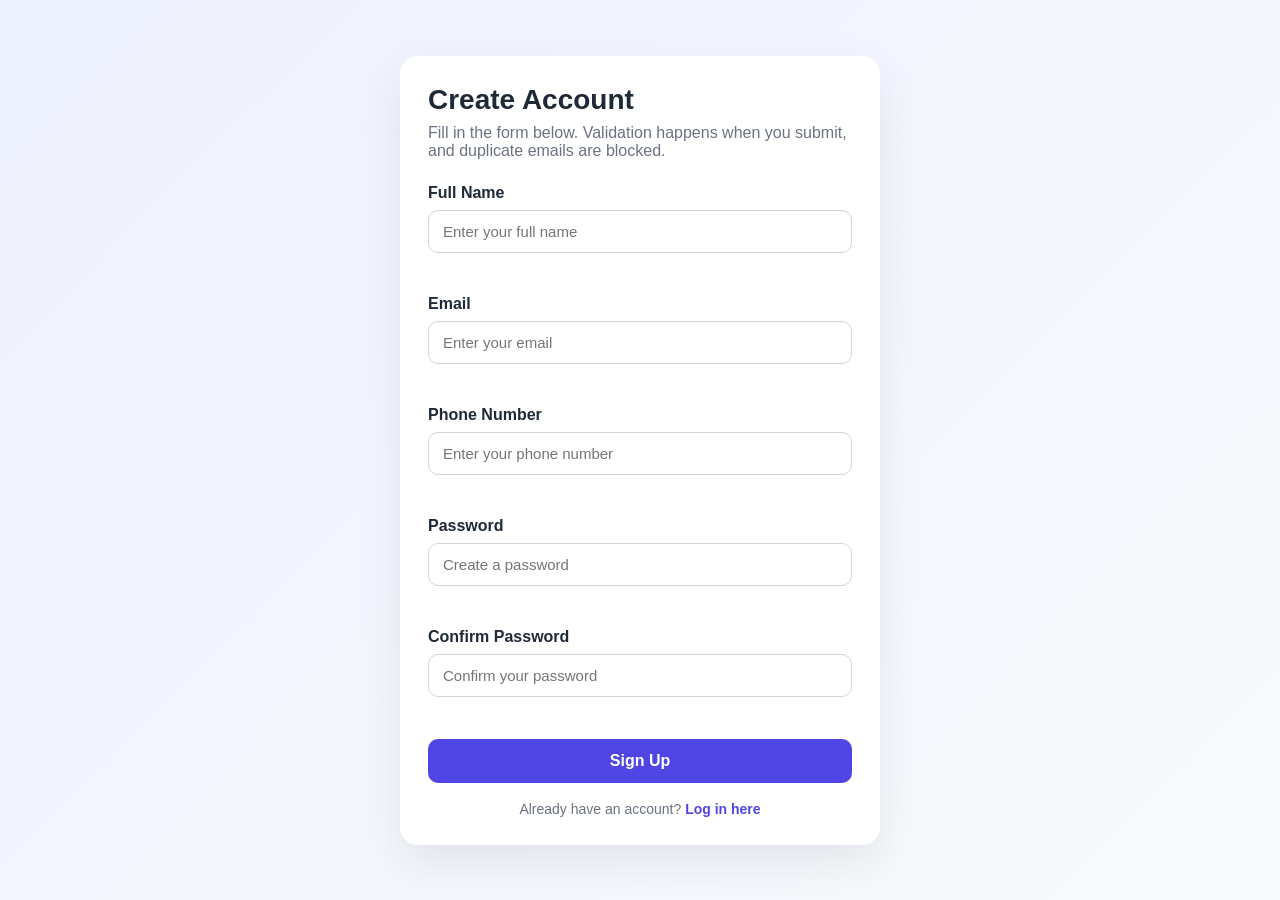
==== index.html @ 60606289 "Initial commit" ====
<!DOCTYPE html>
<html lang="en">
<head>
  <meta charset="UTF-8" />
  <meta name="viewport" content="width=device-width, initial-scale=1.0" />
  <title>Sign Up Form</title>
  <link rel="stylesheet" href="style.css" />
</head>
<body>
  <div class="container">
    <h1>Create Account</h1>
    <p>Fill in the form below. Validation happens when you submit, and duplicate emails are blocked.</p>

    <form id="signupForm" novalidate>
      <div class="field">
        <label for="fullName">Full Name</label>
        <input type="text" id="fullName" name="fullName" placeholder="Enter your full name" />
        <small class="message"></small>
      </div>

      <div class="field">
        <label for="email">Email</label>
        <input type="email" id="email" name="email" placeholder="Enter your email" />
        <small class="message"></small>
      </div>

      <div class="field">
        <label for="phoneNumber">Phone Number</label>
        <input type="number" id="phoneNumber" name="phoneNumber" placeholder="Enter your phone number" />
        <small class="message"></small>
      </div>

      <div class="field">
        <label for="password">Password</label>
        <input type="password" id="password" name="password" placeholder="Create a password" />
        <small class="message"></small>
      </div>

      <div class="field">
        <label for="confirmPassword">Confirm Password</label>
        <input type="password" id="confirmPassword" name="confirmPassword" placeholder="Confirm your password" />
        <small class="message"></small>
      </div>

      <button type="submit">Sign Up</button>
    </form>

    <div class="success-box" id="successBox">
      Form submitted successfully.
    </div>

    <p class="switch-text">
      Already have an account?
      <a href="login.html">Log in here</a>
  </p>
  </div>

  

  <script defer src="common.js"></script>
  <script defer src="signup.js"></script>
</body>
</html>
---- style.css ----
* {
  box-sizing: border-box;
}

body {
  margin: 0;
  font-family: Arial, sans-serif;
  background: linear-gradient(135deg, #eef2ff, #f8fafc);
  min-height: 100vh;
  display: flex;
  align-items: center;
  justify-content: center;
  padding: 24px;
  color: #1f2937;
}

.container {
  width: 100%;
  max-width: 480px;
  background: white;
  border-radius: 18px;
  padding: 28px;
  box-shadow: 0 18px 45px rgba(0, 0, 0, 0.08);
}

h1 {
  margin-top: 0;
  margin-bottom: 8px;
  font-size: 28px;
}

p {
  margin-top: 0;
  margin-bottom: 24px;
  color: #6b7280;
}

.field {
  margin-bottom: 18px;
}

label {
  display: block;
  font-weight: 600;
  margin-bottom: 8px;
}

input {
  width: 100%;
  padding: 12px 14px;
  border: 1.5px solid #d1d5db;
  border-radius: 10px;
  font-size: 15px;
  outline: none;
  transition: border-color 0.2s, box-shadow 0.2s;
}

input:focus {
  border-color: #4f46e5;
  box-shadow: 0 0 0 4px rgba(79, 70, 229, 0.12);
}

.field.success input {
  border-color: #16a34a;
}

.field.error input {
  border-color: #dc2626;
}

.message {
  display: block;
  min-height: 18px;
  margin-top: 6px;
  font-size: 13px;
}

.field.error .message {
  color: #dc2626;
}

.field.success .message {
  color: #16a34a;
}

button {
  width: 100%;
  border: none;
  border-radius: 10px;
  padding: 13px;
  font-size: 16px;
  font-weight: 700;
  background: #4f46e5;
  color: white;
  cursor: pointer;
  transition: transform 0.15s, opacity 0.15s;
}

button:hover {
  opacity: 0.95;
}

button,
.button-link {
  width: 100%;
  border: none;
  border-radius: 10px;
  padding: 13px;
  font-size: 16px;
  font-weight: 700;
  background: #4f46e5;
  color: white;
  cursor: pointer;
  transition: transform 0.15s, opacity 0.15s;
  text-decoration: none;
  display: inline-block;
  text-align: center;
}

button:hover,
.button-link:hover {
  opacity: 0.95;
}

button:active,
.button-link:active {
  transform: scale(0.99);
}

.switch-text {
  margin-top: 18px;
  margin-bottom: 0;
  font-size: 14px;
  text-align: center;
}

.switch-text a {
  color: #4f46e5;
  text-decoration: none;
  font-weight: 600;
}

.switch-text a:hover {
  text-decoration: underline;
}
.success-box {
  display: none;
  margin-top: 20px;
  padding: 14px;
  border-radius: 10px;
  background: #ecfdf5;
  color: #166534;
  border: 1px solid #bbf7d0;
  font-weight: 600;
}

.success-card {
  margin: 24px 0 18px;
  padding: 18px;
  border: 1px solid #dbe3f0;
  border-radius: 12px;
  background: #f8faff;
  text-align: left;
}

.success-card h2 {
  margin-top: 0;
  margin-bottom: 14px;
  font-size: 20px;
}

.success-card p {
  margin: 8px 0;
  text-align: left;
  color: #1f2937;
}

.redirect-text {
  margin-top: 10px;
  margin-bottom: 20px;
  font-size: 14px;
  color: #6b7280;
  text-align: center;
}

.action-group {
  display: flex;
  flex-direction: column;
  gap: 12px;
}

.secondary-button {
  background: #e5e7eb;
  color: #111827;
}

select,
textarea {
  width: 100%;
  padding: 12px 14px;
  border: 1.5px solid #d1d5db;
  border-radius: 10px;
  font-size: 15px;
  outline: none;
  transition: border-color 0.2s, box-shadow 0.2s;
  font-family: Arial, sans-serif;
}

select:focus,
textarea:focus {
  border-color: #4f46e5;
  box-shadow: 0 0 0 4px rgba(79, 70, 229, 0.12);
}

textarea {
  min-height: 100px;
  resize: vertical;
}

.request-item {
  padding: 14px;
  border: 1px solid #dbe3f0;
  border-radius: 10px;
  margin-bottom: 12px;
  background: #f8faff;
}

.request-item p {
  margin: 6px 0;
  text-align: left;
  color: #1f2937;
}

.secondary-button {
  margin-top: 16px;
  background: #e5e7eb;
  color: #111827;
}

.admin-actions {
  display: flex;
  gap: 10px;
  margin-top: 12px;
  flex-wrap: wrap;
}

.approve-btn,
.reject-btn,
.delete-btn {
  border: none;
  border-radius: 8px;
  padding: 10px 14px;
  font-size: 14px;
  font-weight: 600;
  color: white;
  cursor: pointer;
}

.approve-btn {
  background: #16a34a;
}

.reject-btn {
  background: #f59e0b;
}

.delete-btn {
  background: #dc2626;
}

.approve-btn:hover,
.reject-btn:hover,
.delete-btn:hover {
  opacity: 0.95;
}
.required-badge {
  display: inline-block;
  margin-left: 8px;
  padding: 2px 8px;
  border-radius: 999px;
  font-size: 11px;
  font-weight: 700;
  background: #eef2ff;
  color: #4338ca;
  vertical-align: middle;
}

.form-hint {
  display: block;
  margin-top: 6px;
  font-size: 12px;
  color: #6b7280;
}

.field-meta {
  display: flex;
  justify-content: space-between;
  align-items: center;
  gap: 12px;
  margin-top: 6px;
}

.summary-box {
  margin: 20px 0;
  padding: 16px;
  border: 1px solid #dbe3f0;
  border-radius: 12px;
  background: #f8faff;
}

.summary-box p {
  margin: 6px 0;
  text-align: left;
  color: #1f2937;
}

.form-notice {
  margin-bottom: 16px;
  padding: 12px 14px;
  border-radius: 10px;
  font-size: 14px;
  font-weight: 600;
}

.form-notice.success {
  background: #ecfdf5;
  color: #166534;
  border: 1px solid #bbf7d0;
}

.form-notice.info {
  background: #eff6ff;
  color: #1d4ed8;
  border: 1px solid #bfdbfe;
}
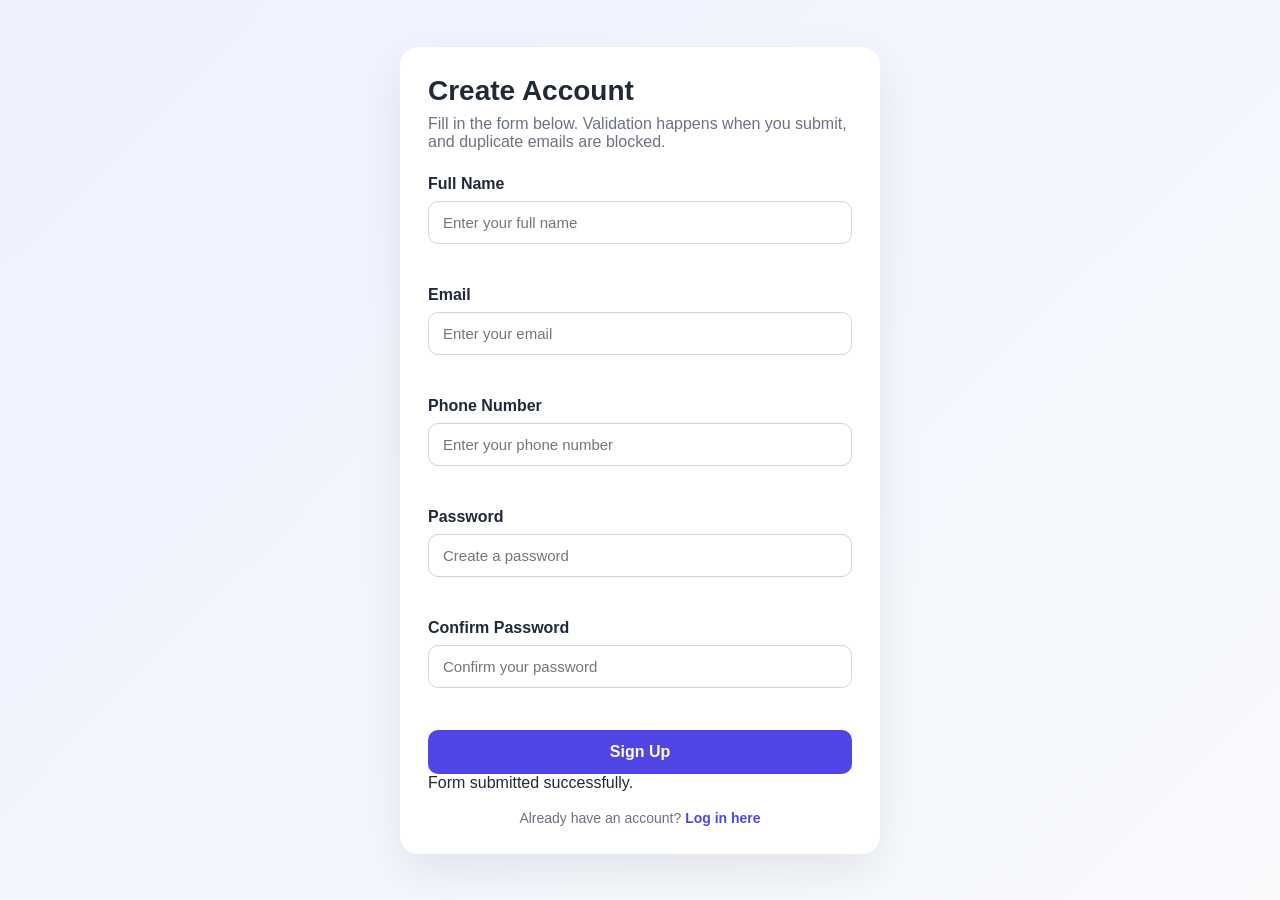
==== commit 1c2c0b36: "updated html files" ====
--- a/index.html
+++ b/index.html
@@ -4,7 +4,8 @@
   <meta charset="UTF-8" />
   <meta name="viewport" content="width=device-width, initial-scale=1.0" />
   <title>Sign Up Form</title>
-  <link rel="stylesheet" href="style.css" />
+  <link rel="stylesheet" href="common.css" />
+  <link rel="stylesheet" href="auth.css" />
 </head>
 <body>
   <div class="container">
--- a/common.css
+++ b/common.css
@@ -0,0 +1,151 @@
+* {
+  box-sizing: border-box;
+}
+
+body {
+  margin: 0;
+  font-family: Arial, sans-serif;
+  background: linear-gradient(135deg, #eef2ff, #f8fafc);
+  min-height: 100vh;
+  display: flex;
+  align-items: center;
+  justify-content: center;
+  padding: 24px;
+  color: #1f2937;
+}
+
+.container {
+  width: 100%;
+  max-width: 480px;
+  background: white;
+  border-radius: 18px;
+  padding: 28px;
+  box-shadow: 0 18px 45px rgba(0, 0, 0, 0.08);
+}
+
+h1 {
+  margin-top: 0;
+  margin-bottom: 8px;
+  font-size: 28px;
+}
+
+p {
+  margin-top: 0;
+  margin-bottom: 24px;
+  color: #6b7280;
+}
+
+.field {
+  margin-bottom: 18px;
+}
+
+label {
+  display: block;
+  font-weight: 600;
+  margin-bottom: 8px;
+}
+
+input,
+select,
+textarea {
+  width: 100%;
+  padding: 12px 14px;
+  border: 1.5px solid #d1d5db;
+  border-radius: 10px;
+  font-size: 15px;
+  outline: none;
+  transition: border-color 0.2s, box-shadow 0.2s;
+  font-family: Arial, sans-serif;
+}
+
+input:focus,
+select:focus,
+textarea:focus {
+  border-color: #4f46e5;
+  box-shadow: 0 0 0 4px rgba(79, 70, 229, 0.12);
+}
+
+textarea {
+  min-height: 100px;
+  resize: vertical;
+}
+
+.field.success input,
+.field.success select,
+.field.success textarea {
+  border-color: #16a34a;
+}
+
+.field.error input,
+.field.error select,
+.field.error textarea {
+  border-color: #dc2626;
+}
+
+.message {
+  display: block;
+  min-height: 18px;
+  margin-top: 6px;
+  font-size: 13px;
+}
+
+.field.error .message {
+  color: #dc2626;
+}
+
+.field.success .message {
+  color: #16a34a;
+}
+
+button,
+.button-link {
+  width: 100%;
+  border: none;
+  border-radius: 10px;
+  padding: 13px;
+  font-size: 16px;
+  font-weight: 700;
+  background: #4f46e5;
+  color: white;
+  cursor: pointer;
+  transition: transform 0.15s, opacity 0.15s;
+  text-decoration: none;
+  display: inline-block;
+  text-align: center;
+}
+
+button:hover,
+.button-link:hover {
+  opacity: 0.95;
+}
+
+button:active,
+.button-link:active {
+  transform: scale(0.99);
+}
+
+.secondary-button {
+  background: #e5e7eb;
+  color: #111827;
+}
+
+.success-card {
+  margin: 24px 0 18px;
+  padding: 18px;
+  border: 1px solid #dbe3f0;
+  border-radius: 12px;
+  background: #f8faff;
+  text-align: left;
+}
+
+.success-card h2 {
+  margin-top: 0;
+  margin-bottom: 14px;
+  font-size: 20px;
+}
+
+.success-card p {
+  margin: 8px 0;
+  text-align: left;
+  color: #1f2937;
+}
--- a/auth.css
+++ b/auth.css
@@ -0,0 +1,16 @@
+.switch-text {
+  margin-top: 18px;
+  margin-bottom: 0;
+  font-size: 14px;
+  text-align: center;
+}
+
+.switch-text a {
+  color: #4f46e5;
+  text-decoration: none;
+  font-weight: 600;
+}
+
+.switch-text a:hover {
+  text-decoration: underline;
+}
